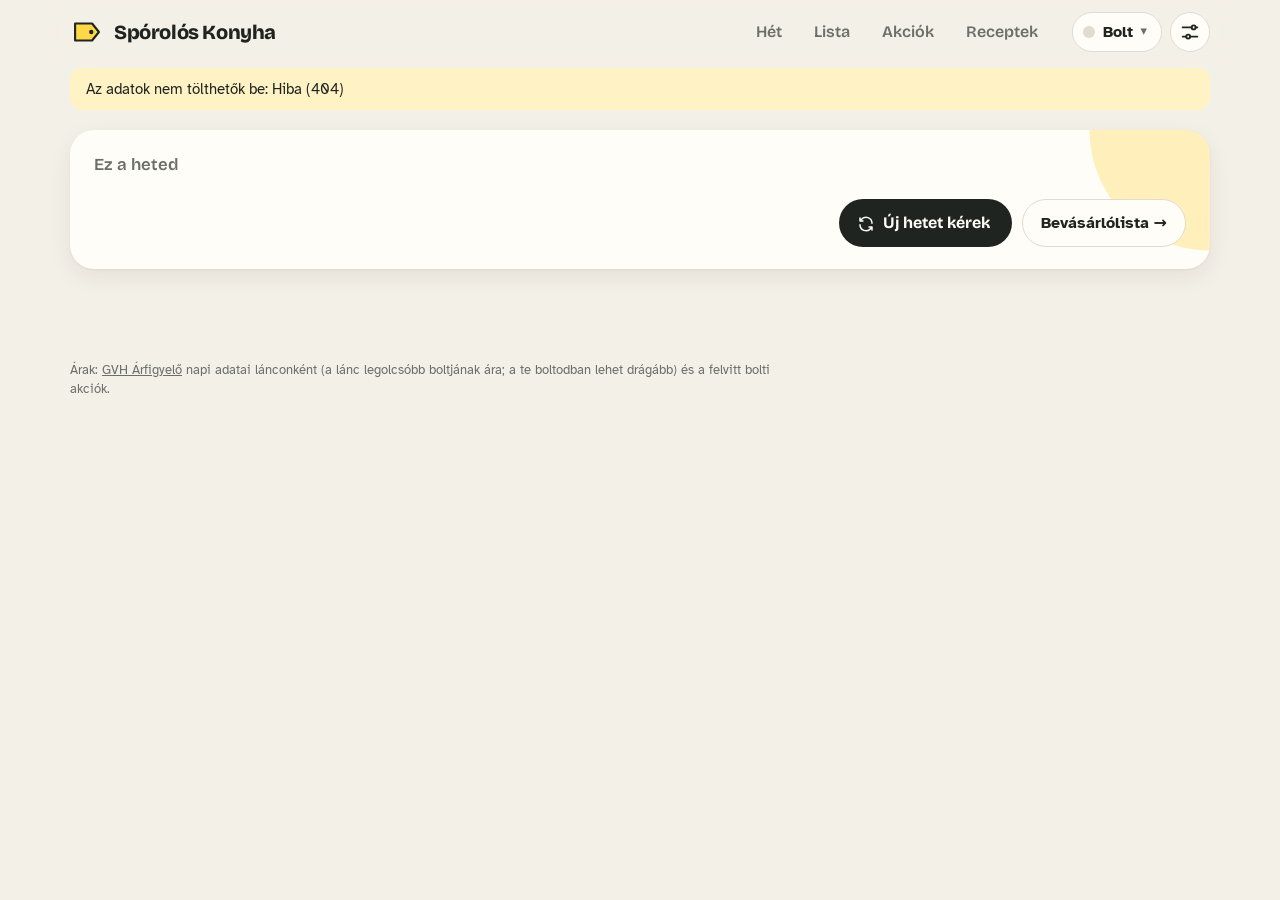
==== src/main/resources/static/index.html @ e36acea2 "Országok (Horvátország béta), csere-választó, főzés mód, javított felület Kutatás: mely országokban " ====
<!doctype html>
<html lang="hu">
<head>
  <meta charset="utf-8">
  <meta name="viewport" content="width=device-width, initial-scale=1, viewport-fit=cover">
  <title>Spórolós Konyha</title>
  <meta name="description" content="Heti vacsoraterv a kereted szerint, a boltok napi árai alapján (GVH Árfigyelő, horvát árlisták), egy közös bevásárlólistával.">
  <meta name="theme-color" content="#f3f0e8" media="(prefers-color-scheme: light)">
  <meta name="theme-color" content="#14130f" media="(prefers-color-scheme: dark)">
  <link rel="icon" href="favicon.svg" type="image/svg+xml">
  <link rel="manifest" href="manifest.webmanifest">
  <link rel="preload" href="fonts/bricolage-grotesque.woff" as="font" type="font/woff" crossorigin>
  <link rel="preload" href="fonts/atkinson-hyperlegible-400.woff" as="font" type="font/woff" crossorigin>
  <link rel="stylesheet" href="app.css">
</head>
<body>
  <a class="skip" href="#main">Ugrás a tartalomra</a>

  <header class="top">
    <div class="brand">
      <svg class="brand-mark" viewBox="0 0 40 40" aria-hidden="true"><path d="M6 10h20l8 10-8 10H6z" fill="var(--tag)" stroke="var(--ink)" stroke-width="2.5" stroke-linejoin="round"/><circle cx="25" cy="20" r="2.6" fill="var(--ink)"/></svg>
      <span class="brand-name">Spórolós Konyha</span>
    </div>
    <nav class="tabs" aria-label="Fő nézetek">
      <a href="#het" data-view="het">Hét</a>
      <a href="#lista" data-view="lista">Lista</a>
      <a href="#akciok" data-view="akciok">Akciók</a>
      <a href="#receptek" data-view="receptek">Receptek</a>
    </nav>
    <div class="top-actions">
      <button class="store-pill" id="store-pill" type="button" aria-haspopup="dialog"><span class="dot"></span><span class="pill-text">Bolt</span></button>
      <button class="icon-btn" id="open-settings" type="button" aria-label="Beállítások" title="Beállítások">
        <svg viewBox="0 0 24 24" aria-hidden="true"><path d="M4 7h10M18 7h2M4 17h4M12 17h8" stroke="currentColor" stroke-width="2" stroke-linecap="round"/><circle cx="16" cy="7" r="2.2" fill="none" stroke="currentColor" stroke-width="2"/><circle cx="10" cy="17" r="2.2" fill="none" stroke="currentColor" stroke-width="2"/></svg>
      </button>
    </div>
  </header>

  <div class="banner" id="banner" hidden></div>

  <main id="main" tabindex="-1">
    <!-- HÉT -->
    <section class="view" data-view="het" aria-labelledby="week-title">
      <div class="week-head">
        <div class="week-sum" id="week-sum">
          <p class="eyebrow" id="week-title">Ez a heted</p>
          <p class="week-total" id="week-total"><span class="skel-line wide"></span></p>
          <p class="week-meta" id="week-meta"></p>
          <div class="meter" id="week-meter" hidden><span></span></div>
          <p class="meter-text" id="week-meter-text"></p>
          <div class="week-facts" id="week-facts"></div>
        </div>
        <div class="week-actions">
          <button class="primary" id="week-new" type="button"><svg viewBox="0 0 24 24" aria-hidden="true"><path d="M20 11a8 8 0 0 0-14.3-4.9L4 8M4 4v4h4M4 13a8 8 0 0 0 14.3 4.9L20 16m0 4v-4h-4" fill="none" stroke="currentColor" stroke-width="2" stroke-linecap="round" stroke-linejoin="round"/></svg>Új hetet kérek</button>
          <a class="ghost" href="#lista" id="week-to-list">Bevásárlólista →</a>
        </div>
      </div>
      <div class="week-compare" id="week-compare" aria-label="Ugyanez a hét a többi boltban"></div>
      <div class="week-notes" id="week-notes"></div>
      <ol class="dinners" id="dinners" aria-label="A hét vacsorái"></ol>
      <p class="fineprint" id="week-fine"></p>
    </section>

    <!-- LISTA -->
    <section class="view" data-view="lista" aria-labelledby="list-title" hidden>
      <div class="list-top">
        <div>
          <h1 class="view-title" id="list-title">Bevásárlólista</h1>
          <p class="sub" id="list-sub"></p>
        </div>
        <div class="list-total">
          <span class="price-tag small"><small>a pénztárnál kb.</small><span class="now" id="list-total">…</span></span>
        </div>
      </div>
      <div class="list-tools">
        <div class="progress" id="list-progress" aria-live="polite"></div>
        <button class="ghost small" id="list-share" type="button">Megosztás</button>
      </div>
      <section class="extras" aria-labelledby="extras-title">
        <h2 class="section-title" id="extras-title">Saját tételek</h2>
        <p class="sub">Ami a vacsorákon kívül kell (kávé, tej, alma…). Ha a javaslatok közül választod, az ára is beszámít, és abban is segít, melyik bolt a legolcsóbb.</p>
        <form class="extra-add" id="extra-form" autocomplete="off">
          <input type="search" id="extra-q" placeholder="Pl. kávé, banán, tej…" aria-label="Saját tétel" enterkeyhint="done">
          <button class="primary small" type="submit">Hozzáadom</button>
          <ul class="suggest" id="extra-suggest" hidden></ul>
        </form>
        <ul class="buy" id="extras"></ul>
      </section>
      <div id="aisles"></div>
      <p class="fineprint">Egész csomagokkal számolva, a mérlegelős árut annyiért, amennyit veszel. A kipipálás a háztartás minden eszközén látszik.</p>
    </section>

    <!-- NOM VAGY NEM -->
    <section class="view" data-view="nom" aria-labelledby="nom-title" hidden>
      <div class="nom-head">
        <h1 class="view-title" id="nom-title">Nom vagy nem?</h1>
        <p class="sub">Húzd jobbra, ami jöhet, balra, ami nem. A következő hetek ehhez igazodnak. Billentyűzeten: ← és →.</p>
      </div>
      <div class="nom-stage">
        <div class="nom-deck" id="nom-deck" aria-live="polite"></div>
        <div class="nom-buttons">
          <button class="nom-btn no" id="nom-no" type="button"><span aria-hidden="true">✕</span> Nem</button>
          <button class="nom-btn later" id="nom-later" type="button">Később</button>
          <button class="nom-btn yes" id="nom-yes" type="button"><span aria-hidden="true">♥</span> Nom</button>
        </div>
        <p class="sub center" id="nom-count"></p>
      </div>
      <section class="nom-liked" aria-labelledby="liked-title">
        <div class="row-head">
          <h2 class="section-title" id="liked-title">Kedvenceid</h2>
          <button class="ghost small" id="nom-reset" type="button">Értékelések törlése</button>
        </div>
        <ul class="liked" id="liked"></ul>
      </section>
    </section>

    <!-- AKCIÓK -->
    <section class="view" data-view="akciok" aria-labelledby="offers-title" hidden>
      <h1 class="view-title" id="offers-title">Most jó áron</h1>
      <p class="sub" id="offers-sub">A boltjaid kiemelt árai a GVH Árfigyelő mai adataiból és a felvitt bolti akciókból: a legnagyobb megtakarítás elöl. Egy termékre koppintva látod az árát minden láncban, és felteheted a listádra.</p>
      <div class="offers-tools">
        <label class="search"><span class="visually-hidden">Keresés az akciók között</span>
          <input type="search" id="offer-q" placeholder="Keresés: csirke, sajt, kávé…" autocomplete="off" enterkeyhint="search"></label>
        <div class="chips-row" id="offer-stores" role="group" aria-label="Lánc"></div>
        <label class="check-line inline"><input type="checkbox" id="offer-all"> <span>nem csak a receptek alapanyagai</span></label>
      </div>
      <ul class="offer-grid" id="offers"></ul>
    </section>

    <!-- RECEPTEK -->
    <section class="view" data-view="receptek" aria-labelledby="browse-title" hidden>
      <div class="row-head first">
        <h1 class="view-title" id="browse-title">Receptek</h1>
        <a class="ghost" href="#nom">♥ Nom vagy nem – lapozós ízlés-tanító</a>
      </div>
      <section class="strip-wrap" aria-labelledby="today-title">
        <div class="row-head">
          <h2 class="section-title" id="today-title">Ma kifizetődő <span class="muted" id="today-store"></span></h2>
        </div>
        <ul class="strip" id="today"></ul>
      </section>
      <div class="browse-tools">
        <label class="search"><span class="visually-hidden">Keresés a receptek között</span>
          <input type="search" id="browse-q" placeholder="Keresés: csirke, leves, tészta…" autocomplete="off" enterkeyhint="search"></label>
        <div class="chips-row" id="browse-filters" role="group" aria-label="Szűrés">
          <button type="button" data-f="" aria-pressed="true">Mind</button>
          <button type="button" data-f="fehérjedús" aria-pressed="false">Fehérjedús</button>
          <button type="button" data-f="könnyed" aria-pressed="false">Könnyed</button>
          <button type="button" data-f="laktató" aria-pressed="false">Laktató</button>
          <button type="button" data-f="vega" aria-pressed="false">Húsmentes</button>
          <button type="button" data-f="gluténmentes" aria-pressed="false">Gluténmentes</button>
          <button type="button" data-f="laktózmentes" aria-pressed="false">Laktózmentes</button>
          <button type="button" data-f="gyors" aria-pressed="false">Gyors</button>
          <button type="button" data-f="airfryer" aria-pressed="false">Airfryer</button>
          <button type="button" data-f="kedvenc" aria-pressed="false">♥ Kedvencek</button>
        </div>
        <label class="sort"><span>Sorrend</span>
          <select id="browse-sort">
            <option value="price">legolcsóbb adag</option>
            <option value="score">ma a legjobb ár</option>
            <option value="time">leggyorsabb</option>
            <option value="protein">legtöbb fehérje</option>
            <option value="kcal">legkevesebb kalória</option>
            <option value="name">ábécé</option>
          </select></label>
      </div>
      <p class="sub" id="browse-count"></p>
      <ul class="cards" id="browse-grid"></ul>
    </section>
  </main>

  <footer class="foot">
    <p id="foot-text">Árak: <a href="https://arfigyelo.gvh.hu" target="_blank" rel="noopener">GVH Árfigyelő</a> napi adatai lánconként (a lánc legolcsóbb boltjának ára; a te boltodban lehet drágább) és a felvitt bolti akciók.</p>
    <p id="foot-source"></p>
  </footer>

  <nav class="bottom-tabs" aria-label="Fő nézetek">
    <a href="#het" data-view="het"><svg viewBox="0 0 24 24" aria-hidden="true"><rect x="4" y="5" width="16" height="15" rx="3" fill="none" stroke="currentColor" stroke-width="2"/><path d="M4 10h16M9 3v4M15 3v4" stroke="currentColor" stroke-width="2" stroke-linecap="round"/></svg><span>Hét</span></a>
    <a href="#lista" data-view="lista"><svg viewBox="0 0 24 24" aria-hidden="true"><path d="M9 7h11M9 12h11M9 17h11" stroke="currentColor" stroke-width="2" stroke-linecap="round"/><path d="M4 7l1 1 2-2M4 12l1 1 2-2M4 17l1 1 2-2" stroke="currentColor" stroke-width="1.8" fill="none" stroke-linecap="round" stroke-linejoin="round"/></svg><span>Lista</span></a>
    <a href="#akciok" data-view="akciok"><svg viewBox="0 0 24 24" aria-hidden="true"><path d="M3 12V4h8l10 10-8 8L3 12z" fill="none" stroke="currentColor" stroke-width="2" stroke-linejoin="round"/><circle cx="7.5" cy="8.5" r="1.6" fill="currentColor"/></svg><span>Akciók</span></a>
    <a href="#receptek" data-view="receptek"><svg viewBox="0 0 24 24" aria-hidden="true"><circle cx="11" cy="11" r="6" fill="none" stroke="currentColor" stroke-width="2"/><path d="M16 16l4 4" stroke="currentColor" stroke-width="2" stroke-linecap="round"/></svg><span>Receptek</span></a>
  </nav>

  <!-- receptlap -->
  <dialog class="recipe-sheet" id="recipe-sheet" aria-labelledby="rs-title">
    <div class="rs-scroll" id="rs-body"></div>
  </dialog>

  <!-- főzés mód: lépésenként, nagy betűkkel, a képernyő nem alszik el -->
  <dialog class="cook" id="cook" aria-labelledby="cook-title">
    <div class="cook-inner">
      <div class="cook-head">
        <div>
          <p class="cook-kicker" id="cook-kicker">Főzés mód</p>
          <h2 id="cook-title"></h2>
        </div>
        <button class="rs-close" id="cook-close" type="button" aria-label="Kilépés a főzés módból">✕</button>
      </div>
      <div class="cook-dots" id="cook-dots" aria-hidden="true"></div>
      <div class="cook-stage" id="cook-stage" aria-live="polite"></div>
      <details class="cook-ings"><summary>Hozzávalók</summary><ul id="cook-ings"></ul></details>
      <div class="cook-nav">
        <button class="ghost" id="cook-prev" type="button">← Előző</button>
        <button class="primary" id="cook-next" type="button">Következő →</button>
      </div>
    </div>
  </dialog>

  <!-- csere: mi legyen helyette -->
  <dialog class="sheet swap-sheet" id="swap-sheet" aria-labelledby="swap-title">
    <form method="dialog" class="dialog-close"><button type="submit" class="ghost small">Mégse</button></form>
    <h2 id="swap-title">Mi legyen helyette?</h2>
    <p class="hint" id="swap-hint">A többi nap marad. Mellettük látod, mennyivel változik a hét ára.</p>
    <ul class="swap-list" id="swap-list"></ul>
    <div class="swap-foot">
      <button class="ghost" id="swap-random" type="button">🎲 Lepj meg</button>
      <a class="ghost" href="#receptek" id="swap-browse">Inkább böngészek</a>
    </div>
  </dialog>

  <!-- egy ország árainak betöltése -->
  <div class="loader" id="loader" hidden role="status" aria-live="polite">
    <div class="loader-card">
      <span class="loader-flag" id="loader-flag" aria-hidden="true">🛒</span>
      <h2 id="loader-title">Árak betöltése…</h2>
      <p class="hint" id="loader-text"></p>
      <div class="meter loader-meter"><span id="loader-bar"></span></div>
      <p class="fineprint" id="loader-phase"></p>
      <div class="loader-actions" id="loader-actions" hidden>
        <button class="primary" id="loader-retry" type="button">Újrapróbálom</button>
        <button class="ghost" id="loader-home" type="button">Vissza a magyar árakhoz</button>
      </div>
    </div>
  </div>

  <!-- bolt választása -->
  <dialog class="sheet" id="store-sheet" aria-labelledby="store-sheet-title">
    <form method="dialog" class="dialog-close"><button type="submit" class="ghost small">Bezárás</button></form>
    <h2 id="store-sheet-title">Hol vásárolsz ezen a héten?</h2>
    <p class="hint">Automatikusan a heted abban a boltban lesz, ahol a legolcsóbb. Ha egy boltot választasz, a terv és a lista annak a mai áraival számol.</p>
    <div class="store-grid" id="store-grid"></div>
    <label class="check-line"><input type="checkbox" id="split-toggle"> <span>Két boltba is elmegyek, ha megéri – a lista boltonként szétválik</span></label>
  </dialog>

  <!-- első indítás -->
  <dialog class="onboard" id="onboard" aria-labelledby="ob-title">
    <div class="ob-inner">
      <div class="ob-progress" id="ob-progress" aria-hidden="true"></div>
      <div class="ob-step" id="ob-step"></div>
      <div class="ob-nav">
        <button class="ghost" id="ob-back" type="button">Vissza</button>
        <button class="primary" id="ob-next" type="button">Tovább</button>
      </div>
    </div>
  </dialog>

  <!-- beállítások -->
  <dialog class="sheet wide-sheet" id="settings" aria-labelledby="settings-title">
    <form method="dialog" class="dialog-close"><button type="submit" class="ghost small">Kész</button></form>
    <h2 id="settings-title">Beállítások</h2>
    <div id="settings-body"></div>
  </dialog>

  <!-- termék ára minden láncban -->
  <dialog class="item-dialog" id="item-dialog" aria-labelledby="item-title">
    <form method="dialog" class="dialog-close"><button type="submit" class="ghost small">Bezárás</button></form>
    <h2 id="item-title"></h2>
    <p class="item-cat" id="item-cat"></p>
    <ul class="offers" id="item-offers"></ul>
    <div id="item-history"></div>
    <div class="item-actions"><button class="primary" id="item-add" type="button">Felteszem a listámra</button></div>
  </dialog>

  <div class="toast" id="toast" role="status" aria-live="polite" hidden><span id="toast-text"></span><button type="button" id="toast-action" hidden></button></div>
  <div class="confetti" id="confetti" aria-hidden="true"></div>

  <script src="app.js"></script>
</body>
</html>
---- src/main/resources/static/app.css ----
/* Spórolós Konyha – heti terv; a sárga polccímke a vezérmotívum (árak). */

/* betűk: az apphoz csomagolva (nincs külső betöltés, offline is ugyanígy néz ki); SIL Open Font License, lásd fonts/OFL-*.txt */
@font-face { font-family: "Bricolage Grotesque"; src: url("fonts/bricolage-grotesque.woff") format("woff"); font-weight: 400 800; font-display: swap; }
@font-face { font-family: "Atkinson Hyperlegible"; src: url("fonts/atkinson-hyperlegible-400.woff") format("woff"); font-weight: 400; font-display: swap; }
@font-face { font-family: "Atkinson Hyperlegible"; src: url("fonts/atkinson-hyperlegible-700.woff") format("woff"); font-weight: 700; font-display: swap; }

:root {
  --bg: #f3f0e8;
  --paper: #fffdf8;
  --ink: #1f2420;
  --muted: #6a6f67;
  --line: #e1dccf;
  --tag: #ffd84a;
  --tag-ink: #2a2105;
  --red: #c8243a;
  --leaf: #2d7a4c;
  --leaf-soft: #dcecdf;
  --shadow: 0 1px 2px rgb(40 30 10 / 0.06), 0 8px 24px rgb(40 30 10 / 0.07);
  --radius: 20px;
  --radius-sm: 8px;
  --display: "Bricolage Grotesque", "Segoe UI", system-ui, sans-serif;
  --body: "Atkinson Hyperlegible", "Segoe UI", system-ui, sans-serif;
  --tabbar: 0px;
  color-scheme: light;
}

@media (prefers-color-scheme: dark) {
  :root {
    --bg: #14130f;
    --paper: #1e1d18;
    --ink: #efece4;
    --muted: #a6a294;
    --line: #34322a;
    --tag: #f2c935;
    --tag-ink: #241c03;
    --red: #ff6b7d;
    --leaf: #6fcf97;
    --leaf-soft: #20352a;
    --shadow: 0 1px 2px rgb(0 0 0 / 0.3), 0 8px 24px rgb(0 0 0 / 0.25);
    color-scheme: dark;
  }
}

* { box-sizing: border-box; }
[hidden] { display: none !important; }
html { -webkit-text-size-adjust: 100%; }
body {
  margin: 0;
  background: var(--bg);
  color: var(--ink);
  font: 16px/1.5 var(--body);
  padding-bottom: var(--tabbar);
}
h1, h2, h3 { font-family: var(--display); line-height: 1.1; margin: 0; }
a { color: inherit; }
button, select, input, textarea { font: inherit; color: inherit; }
button { cursor: pointer; }
:focus-visible { outline: 3px solid var(--leaf); outline-offset: 2px; border-radius: 6px; }
.muted { color: var(--muted); font-weight: 400; }
.sub { margin: 6px 0 0; color: var(--muted); font-size: 0.95rem; }
.sub.center { text-align: center; }
.fineprint { margin: 10px 0 0; color: var(--muted); font-size: 0.8rem; }
.empty { padding: 32px 8px; color: var(--muted); text-align: center; list-style: none; }
.visually-hidden { position: absolute; width: 1px; height: 1px; overflow: hidden; clip: rect(0 0 0 0); white-space: nowrap; }
.skip { position: absolute; left: 12px; top: -60px; background: var(--ink); color: var(--paper); padding: 8px 14px; border-radius: 8px; z-index: 50; }
.skip:focus { top: 12px; }

/* ---------- fejléc ---------- */

.top {
  position: sticky; top: 0; z-index: 20;
  display: flex; align-items: center; gap: 20px;
  max-width: 1180px; margin: 0 auto; padding: 12px 20px;
  background: color-mix(in srgb, var(--bg) 88%, transparent);
  backdrop-filter: blur(10px);
}
.brand { display: flex; align-items: center; gap: 10px; }
.brand-mark { width: 34px; height: 34px; flex: none; }
.brand-name { font-family: var(--display); font-weight: 800; font-size: 1.25rem; letter-spacing: -0.02em; white-space: nowrap; }
.tabs { display: flex; gap: 4px; margin-left: 12px; }
.tabs a {
  text-decoration: none; padding: 8px 14px; border-radius: 999px;
  font-family: var(--display); font-weight: 600; color: var(--muted);
}
@media (hover: hover) { .tabs a:hover { color: var(--ink); background: var(--paper); } }
.tabs a[aria-current="page"] { color: var(--paper); background: var(--ink); }
.top-actions { margin-left: auto; display: flex; gap: 8px; align-items: center; }
.store-pill {
  display: inline-flex; align-items: center; gap: 8px;
  border: 1.5px solid var(--line); background: var(--paper); border-radius: 999px;
  padding: 7px 14px 7px 10px; font-weight: 700;
}
.store-pill { white-space: nowrap; }
.store-pill.auto .pill-text::after { content: "auto"; margin-left: 6px; font-size: 0.68rem; font-weight: 700; padding: 1px 6px; border-radius: 999px; background: var(--leaf-soft); color: var(--leaf); vertical-align: 2px; }
.store-pill .dot { width: 12px; height: 12px; border-radius: 50%; background: var(--c, var(--line)); }
.store-pill::after { content: "▾"; font-size: 0.8em; color: var(--muted); }
.icon-btn { border: 1.5px solid var(--line); background: var(--paper); border-radius: 50%; width: 40px; height: 40px; display: grid; place-items: center; padding: 0; }
.icon-btn svg { width: 22px; height: 22px; }

.banner {
  max-width: 1140px; margin: 4px auto 0; padding: 10px 16px; border-radius: 12px;
  background: color-mix(in srgb, var(--tag) 30%, var(--paper)); font-size: 0.92rem;
}
@media (max-width: 1180px) { .banner { margin: 4px 20px 0; } }

main { max-width: 1180px; margin: 0 auto; padding: 8px 20px 40px; outline: none; }
.view-title { font-size: clamp(1.8rem, 4vw, 2.6rem); font-weight: 800; letter-spacing: -0.03em; }
.section-title { font-size: 1.2rem; font-weight: 700; }
.row-head { display: flex; align-items: center; justify-content: space-between; gap: 12px; margin: 28px 0 12px; flex-wrap: wrap; }

.primary {
  border: 0; background: var(--ink); color: var(--paper); border-radius: 999px;
  padding: 12px 22px; font-family: var(--display); font-weight: 700; font-size: 1rem;
}
.primary:hover { background: var(--leaf); }
.primary[disabled] { opacity: 0.6; cursor: progress; }
.ghost {
  display: inline-flex; align-items: center; justify-content: center; gap: 6px;
  border: 1.5px solid var(--line); background: var(--paper); border-radius: 999px;
  padding: 10px 18px; text-decoration: none; font-weight: 700; white-space: nowrap;
}
.ghost:hover { border-color: var(--ink); }
.ghost.small { padding: 6px 12px; font-size: 0.86rem; }
.ghost[disabled] { opacity: 0.5; }
.linkish { border: 0; background: none; padding: 0; text-align: left; text-decoration: underline; text-decoration-color: color-mix(in srgb, currentColor 35%, transparent); text-underline-offset: 3px; }

/* ---------- receptjel (emoji színes körben; fotó nincs) ---------- */

.ricon {
  display: inline-grid; place-items: center; flex: none;
  width: 44px; height: 44px; border-radius: 14px; font-size: 1.5rem; line-height: 1;
  background: hsl(var(--h, 40) 60% 90%);
}
.ricon.big { width: 64px; height: 64px; border-radius: 20px; font-size: 2.2rem; }
@media (prefers-color-scheme: dark) { .ricon { background: hsl(var(--h, 40) 25% 22%); } }

.badges { display: flex; flex-wrap: wrap; gap: 4px; }
.badge { font-size: 0.74rem; font-weight: 700; padding: 2px 9px; border-radius: 999px; background: color-mix(in srgb, var(--tag) 40%, transparent); }
.badge.diet { background: var(--leaf-soft); color: var(--leaf); }

/* ---------- polccímke ---------- */

.price-tag {
  position: relative; display: inline-flex; flex-direction: column; align-items: flex-start;
  background: var(--tag); color: var(--tag-ink);
  padding: 8px 16px 9px 24px; border-radius: 4px 10px 10px 4px;
  clip-path: polygon(12px 0, 100% 0, 100% 100%, 12px 100%, 0 50%);
  transform: rotate(-1.5deg);
}
.price-tag::before { content: ""; position: absolute; left: 12px; top: 50%; width: 6px; height: 6px; margin-top: -3px; border-radius: 50%; background: var(--bg); }
.price-tag small { font-size: 0.74rem; line-height: 1.2; }
.price-tag .now { font-family: var(--display); font-weight: 800; font-size: 1.7rem; line-height: 1.05; font-variant-numeric: tabular-nums; }
.price-tag.small .now { font-size: 1.35rem; }

/* ---------- hét ---------- */

.week-head {
  display: flex; justify-content: space-between; align-items: flex-end; gap: 20px; flex-wrap: wrap;
  margin: 12px 0 16px; padding: 22px 24px; border-radius: 24px; background: var(--paper); box-shadow: var(--shadow);
  background-image: radial-gradient(circle at 100% 0, color-mix(in srgb, var(--tag) 35%, transparent) 0 120px, transparent 121px);
}
.week-facts { display: flex; flex-wrap: wrap; gap: 6px; margin-top: 12px; }
.fact { font-size: 0.8rem; font-weight: 700; padding: 3px 10px; border-radius: 999px; background: var(--bg); color: var(--muted); }
.primary svg { width: 18px; height: 18px; margin: -3px 8px -3px -4px; vertical-align: -2px; }
.eyebrow { margin: 0; font-family: var(--display); font-weight: 600; color: var(--muted); font-size: 1.05rem; }
.week-total { margin: 0; font-family: var(--display); font-weight: 800; font-size: clamp(2.4rem, 7vw, 3.6rem); letter-spacing: -0.03em; line-height: 1; font-variant-numeric: tabular-nums; }
.week-meta { margin: 8px 0 0; color: var(--muted); max-width: 60ch; }
.week-sum { min-width: min(100%, 360px); flex: 1; }
.meter { height: 10px; border-radius: 999px; background: var(--line); overflow: hidden; margin: 14px 0 6px; max-width: 460px; }
.meter span { display: block; height: 100%; width: 0; background: var(--leaf); border-radius: inherit; transition: width 400ms ease; }
.meter.over span { background: var(--red); }
.meter-text { margin: 0; font-size: 0.88rem; color: var(--muted); }
.week-actions { display: flex; gap: 10px; flex-wrap: wrap; }
.note-box { margin: 0 0 12px; padding: 10px 14px; border-radius: 12px; background: color-mix(in srgb, var(--tag) 22%, var(--paper)); font-size: 0.92rem; }

.dinners { list-style: none; margin: 0; padding: 0; display: grid; grid-template-columns: repeat(auto-fill, minmax(290px, 1fr)); gap: 18px; }
.dinner {
  position: relative; background: var(--paper); border-radius: var(--radius); overflow: hidden;
  box-shadow: var(--shadow); display: flex; flex-direction: column;
  transition: transform 160ms ease, box-shadow 160ms ease, opacity 200ms ease;
}
@media (hover: hover) { .dinner:hover { transform: translateY(-2px); box-shadow: 0 2px 4px rgb(40 30 10 / 0.08), 0 14px 32px rgb(40 30 10 / 0.12); } }
.dinners.refreshing .dinner, .dinner.swapping { opacity: 0.45; pointer-events: none; }
.dinner.swapping .hero-emoji { animation: wobble 700ms ease-in-out infinite; }
@keyframes wobble { 0%, 100% { transform: rotate(-8deg) scale(1); } 50% { transform: rotate(8deg) scale(1.08); } }
.dinner.enter { animation: rise 420ms cubic-bezier(.2,.8,.3,1) both; animation-delay: calc(var(--i, 0) * 60ms); }
.dinner.changed { animation: flipin 520ms cubic-bezier(.2,.8,.3,1) both; }
@keyframes rise { from { opacity: 0; transform: translateY(14px); } to { opacity: 1; transform: none; } }
@keyframes flipin { from { opacity: 0; transform: perspective(800px) rotateX(-18deg) translateY(10px); } to { opacity: 1; transform: none; } }
.dinner.today { outline: 3px solid var(--tag); outline-offset: -3px; }
.dinner.past { opacity: 0.6; }
.dinner-hero {
  position: relative; display: flex; justify-content: space-between; align-items: flex-start;
  min-height: 92px; padding: 12px 14px 0 14px; margin: -16px -18px 0;
  background:
    radial-gradient(circle at 88% 120%, hsl(var(--h, 40) 70% 82% / 0.9) 0 38%, transparent 39%),
    linear-gradient(135deg, hsl(var(--h, 40) 70% 93%), hsl(calc(var(--h, 40) + 30) 65% 88%));
}
.dinner-when { display: flex; flex-direction: column; align-items: flex-start; gap: 4px; }
.day-date { font-size: 0.78rem; font-weight: 700; color: color-mix(in srgb, var(--ink) 70%, transparent); padding-left: 2px; }
.dinner.today .day-date { color: var(--ink); }
.hero-emoji { font-size: 3.2rem; line-height: 1; margin: 2px 2px -10px 0; filter: drop-shadow(0 6px 8px rgb(0 0 0 / 0.15)); transition: transform 200ms ease; }
@media (hover: hover) { .dinner:hover .hero-emoji { transform: rotate(-6deg) scale(1.06); } }
@media (prefers-color-scheme: dark) {
  .dinner-hero { background: radial-gradient(circle at 88% 120%, hsl(var(--h, 40) 30% 30% / 0.9) 0 38%, transparent 39%), linear-gradient(135deg, hsl(var(--h, 40) 25% 20%), hsl(calc(var(--h, 40) + 30) 25% 16%)); }
}
.dinner.skeleton, .swap-skel, .skel-line { background: linear-gradient(100deg, var(--paper) 40%, var(--bg) 50%, var(--paper) 60%) 0 0 / 300% 100%; animation: shimmer 1.4s linear infinite; }
.dinner.skeleton { min-height: 230px; }
.skel-line { display: inline-block; height: 0.8em; width: 4em; border-radius: 10px; vertical-align: middle; }
.skel-line.wide { width: 5.5em; }
@keyframes shimmer { to { background-position: -300% 0; } }
.dinner-open { width: 100%; border: 0; background: none; padding: 16px 18px 6px; text-align: left; display: flex; flex-direction: column; gap: 12px; flex: 1; }
.dinner-open:hover .dinner-name { text-decoration: underline; text-decoration-thickness: 2px; text-underline-offset: 4px; }
.dinner-top { display: flex; justify-content: space-between; align-items: center; }
.day-chip {
  padding: 3px 11px; border-radius: 999px; background: var(--ink); color: var(--paper);
  font-family: var(--display); font-weight: 700; font-size: 0.86rem;
}
.dinner-body { display: flex; flex-direction: column; gap: 4px; }
.dinner-kicker { font-size: 0.8rem; font-weight: 700; color: var(--leaf); text-transform: uppercase; letter-spacing: 0.04em; }
.dinner-name { font-family: var(--display); font-weight: 700; font-size: 1.28rem; line-height: 1.15; letter-spacing: -0.01em; }
.dinner-line { color: var(--muted); font-size: 0.92rem; }
.dinner-line b { color: var(--ink); font-variant-numeric: tabular-nums; }
.dinner-sub { color: var(--muted); font-size: 0.84rem; }
.dinner .badges { margin-top: 4px; }
.dinner.leftover { background: color-mix(in srgb, var(--leaf-soft) 55%, var(--paper)); box-shadow: none; border: 1.5px dashed color-mix(in srgb, var(--leaf) 40%, var(--line)); }
.dinner.leftover .day-chip { background: var(--leaf); }
.dinner.leftover .dinner-name { font-size: 1.1rem; }
.dinner.leftover .dinner-hero { min-height: 64px; background: transparent; }
.dinner.leftover .hero-emoji { font-size: 2.2rem; opacity: 0.8; margin-bottom: 0; }
.per-serving { background: color-mix(in srgb, var(--tag) 55%, transparent); padding: 0 6px; border-radius: 4px; }
.dinner-acts { display: flex; flex-wrap: wrap; gap: 6px; padding: 8px 14px 14px; }
.act-btn {
  display: inline-flex; align-items: center; gap: 5px;
  border: 1.5px solid var(--line); background: var(--paper); border-radius: 999px; padding: 6px 12px; font-weight: 700; font-size: 0.85rem;
}
.act-btn svg { width: 16px; height: 16px; }
.act-btn:hover { border-color: var(--ink); }

.week-compare { display: flex; gap: 8px; align-items: center; margin: 0 0 14px; min-width: 0; }
.cmp-label { font-size: 0.86rem; color: var(--muted); flex: none; }
.cmp-row { display: flex; gap: 6px; overflow-x: auto; scrollbar-width: none; padding: 2px; min-width: 0; }
.cmp-row::-webkit-scrollbar { display: none; }
.cmp {
  flex: none; display: inline-flex; gap: 6px; align-items: baseline; border: 1.5px solid var(--line); border-left: 5px solid var(--c);
  background: var(--paper); border-radius: 10px; padding: 4px 10px; font-size: 0.86rem; white-space: nowrap;
}
.cmp-diff { font-size: 0.72rem; color: var(--muted); }
@media (hover: hover) { .cmp:hover { border-color: var(--ink); border-left-color: var(--c); } }
.cmp b { font-variant-numeric: tabular-nums; }
.cmp.current { border-color: var(--ink); border-left-color: var(--c); background: color-mix(in srgb, var(--tag) 30%, var(--paper)); }
.note-box.good { background: var(--leaf-soft); }
.note-box a { font-weight: 700; }

/* ---------- lista ---------- */

.list-top { display: flex; justify-content: space-between; align-items: flex-end; gap: 16px; flex-wrap: wrap; margin-top: 12px; }
.list-tools { display: flex; justify-content: space-between; align-items: center; gap: 12px; margin: 18px 0 4px; }
.progress { font-weight: 700; }
#aisles { columns: 2 360px; column-gap: 28px; }
.aisle { break-inside: avoid; background: var(--paper); border-radius: 16px; padding: 6px 18px 10px; margin: 14px 0 0; box-shadow: var(--shadow); }
.aisle h2 { font-size: 0.82rem; text-transform: uppercase; letter-spacing: 0.08em; color: var(--muted); margin: 10px 0 2px; }
.buy { list-style: none; margin: 0; padding: 0; }
.buy li {
  display: grid; grid-template-columns: auto minmax(0, 1fr) auto; gap: 2px 12px; align-items: start;
  padding: 10px 0; border-bottom: 1px solid var(--line);
}
.buy li:last-child { border-bottom: 0; }
.buy input { accent-color: var(--leaf); width: 20px; height: 20px; margin: 2px 0 0; }
.buy label { cursor: pointer; display: flex; flex-direction: column; }
.buy-name { font-weight: 700; line-height: 1.3; }
.buy-qty { font-size: 0.86rem; color: var(--muted); }
.buy-use { font-size: 0.78rem; color: var(--muted); }
.buy-price { font-variant-numeric: tabular-nums; white-space: nowrap; font-weight: 700; }
.buy li.done .buy-name, .buy li.done .buy-price { text-decoration: line-through; color: var(--muted); }
.buy-deal { grid-column: 2 / -1; justify-self: start; font-size: 0.72rem; font-weight: 700; background: var(--tag); color: var(--tag-ink); padding: 0 7px; border-radius: 3px; }
.buy-deal.promo { background: var(--leaf); color: #fff; }
.pantry { break-inside: avoid; color: var(--muted); font-size: 0.9rem; padding: 12px 4px 0; margin: 0; }

/* ---------- Nom vagy nem ---------- */

.nom-head { max-width: 640px; margin-top: 12px; }
.nom-stage { display: flex; flex-direction: column; align-items: center; margin-top: 18px; }
.nom-deck { position: relative; width: min(420px, 100%); height: 420px; touch-action: pan-y; }
.nom-card {
  position: absolute; inset: 0; display: flex; flex-direction: column;
  background: var(--paper); border-radius: 24px; overflow: hidden; box-shadow: var(--shadow);
  transform: translateY(calc(var(--depth) * 10px)) scale(calc(1 - var(--depth) * 0.04));
  transition: transform 200ms ease-out; user-select: none; cursor: grab;
}
.nom-card:active { cursor: grabbing; }
.nom-body { padding: 24px 24px 22px; display: flex; flex-direction: column; gap: 10px; flex: 1; }
.nom-ings { margin: 4px 0 0; color: var(--muted); font-size: 0.9rem; line-height: 1.5; }
.nom-body h2 { font-size: 1.5rem; font-weight: 800; letter-spacing: -0.02em; }
.nom-body .sub { margin: 0; }
.nom-price { margin-top: auto; align-self: flex-start; background: var(--tag); color: var(--tag-ink); font-family: var(--display); font-weight: 800; padding: 4px 12px; border-radius: 6px; font-size: 1.1rem; }
.stamp { position: absolute; top: 22px; padding: 4px 12px; border: 4px solid; border-radius: 8px; font-family: var(--display); font-weight: 800; font-size: 1.8rem; opacity: 0; transition: opacity 120ms; background: var(--paper); }
.stamp.yes { left: 18px; color: var(--leaf); transform: rotate(-12deg); }
.stamp.no { right: 18px; color: var(--red); transform: rotate(12deg); }
.nom-card.lean-yes .stamp.yes, .nom-card.lean-no .stamp.no { opacity: 1; }
.nom-buttons { display: flex; gap: 14px; margin-top: 24px; align-items: center; }
.nom-btn { border: 2px solid var(--line); background: var(--paper); border-radius: 999px; padding: 12px 24px; font-family: var(--display); font-weight: 800; font-size: 1.05rem; }
.nom-btn.no { color: var(--red); border-color: color-mix(in srgb, var(--red) 45%, var(--line)); }
.nom-btn.yes { color: #fff; background: var(--leaf); border-color: var(--leaf); }
.nom-btn.later { font-weight: 600; font-size: 0.92rem; padding: 9px 16px; color: var(--muted); }
.nom-btn[disabled] { opacity: 0.4; cursor: default; }
.nom-liked { max-width: 760px; margin: 10px auto 0; }
.liked { list-style: none; margin: 0; padding: 0; display: grid; gap: 8px; }
.liked li { display: flex; align-items: center; gap: 10px; background: var(--paper); border-radius: 14px; padding: 6px 12px 6px 6px; box-shadow: var(--shadow); }
.liked-open { flex: 1; display: flex; align-items: center; gap: 12px; border: 0; background: none; text-align: left; font-family: var(--display); font-weight: 700; padding: 0; }

/* ---------- receptek ---------- */

.strip, .deal-strip {
  list-style: none; margin: 0; padding: 4px 2px 12px; display: grid; grid-auto-flow: column; gap: 14px;
  overflow-x: auto; scroll-snap-type: x mandatory; scrollbar-width: thin;
}
.strip { grid-auto-columns: minmax(220px, 260px); }
.deal-strip { grid-auto-columns: minmax(200px, 230px); }
.strip li, .deal-strip li { scroll-snap-align: start; }
.mini { width: 100%; border: 0; padding: 0; background: var(--paper); border-radius: 16px; overflow: hidden; text-align: left; box-shadow: var(--shadow); display: flex; flex-direction: column; height: 100%; }
.mini { padding: 14px; gap: 8px; }
.mini-name { font-family: var(--display); font-weight: 700; line-height: 1.2; }
.mini-sub { font-size: 0.86rem; font-weight: 700; }
.mini-deals { font-size: 0.8rem; color: var(--leaf); }
.card-head { display: flex; gap: 10px; align-items: center; }
.deal button {
  width: 100%; height: 100%; border: 0; text-align: left; display: flex; flex-direction: column; gap: 4px;
  background: var(--paper); border-left: 6px solid var(--tag); border-radius: 12px; padding: 12px 14px; box-shadow: var(--shadow);
}
.deal.promo button { border-left-color: var(--leaf); }
.deal-kind { font-size: 0.74rem; font-weight: 700; color: var(--leaf); }
.deal-name { font-weight: 700; line-height: 1.25; }
.deal-prices { margin-top: auto; display: flex; gap: 8px; align-items: baseline; }
.deal-prices s { color: var(--red); font-size: 0.86rem; }
.deal-prices b { font-family: var(--display); font-size: 1.2rem; }
.search input {
  width: 100%; border: 1.5px solid var(--line); background: var(--paper); border-radius: 999px; padding: 10px 16px;
}
.search input:focus { border-color: var(--leaf); outline: none; box-shadow: 0 0 0 3px var(--leaf-soft); }
.search.inline input { padding: 7px 14px; width: 240px; }
.browse-tools { display: flex; flex-direction: column; gap: 12px; margin: 30px 0 10px; }
.browse-tools .search { max-width: 520px; }
.chips-row { display: flex; flex-wrap: wrap; gap: 6px; }
.chips-row button { border: 1.5px solid var(--line); background: var(--paper); border-radius: 999px; padding: 6px 14px; font-size: 0.92rem; }
.chips-row button[aria-pressed="true"] { background: var(--ink); border-color: var(--ink); color: var(--paper); }
.chips-row.big button { padding: 12px 20px; font-size: 1.02rem; font-weight: 700; }
.sort { display: inline-flex; align-items: center; gap: 8px; font-size: 0.9rem; color: var(--muted); }
.sort select { border: 1.5px solid var(--line); background: var(--paper); border-radius: 999px; padding: 6px 12px; }
.cards { list-style: none; margin: 10px 0 0; padding: 0; display: grid; grid-template-columns: repeat(auto-fill, minmax(230px, 1fr)); gap: 16px; }
.card { background: var(--paper); border-radius: 16px; overflow: hidden; display: flex; flex-direction: column; box-shadow: var(--shadow); }
.card-open { width: 100%; border: 0; background: none; padding: 0; text-align: left; display: flex; flex-direction: column; flex: 1; }
.card-body { padding: 14px 14px 4px; display: flex; flex-direction: column; gap: 6px; }
.card-name { font-family: var(--display); font-weight: 700; font-size: 1.06rem; line-height: 1.2; }
.card-sub { font-size: 0.8rem; color: var(--muted); }
.card-foot { display: flex; justify-content: space-between; align-items: center; padding: 4px 8px 10px 14px; }
.card-price { font-weight: 700; font-variant-numeric: tabular-nums; }
.heart { border: 0; background: none; font-size: 1.4rem; line-height: 1; padding: 6px 8px; border-radius: 999px; color: var(--red); }
.heart:hover { background: color-mix(in srgb, var(--red) 12%, transparent); }

/* ---------- párbeszédablakok ---------- */

dialog { color: var(--ink); }
dialog::backdrop { background: rgb(15 12 5 / 0.5); }
.dialog-close { float: right; margin: -4px -6px 8px 12px; }
.sheet, .item-dialog {
  width: min(560px, calc(100vw - 24px)); max-height: calc(100vh - 32px); overflow: auto;
  border: 0; border-radius: var(--radius); background: var(--paper); padding: 22px 24px 22px; box-shadow: var(--shadow);
}
.wide-sheet { width: min(760px, calc(100vw - 24px)); }
.sheet h2, .item-dialog h2 { font-size: 1.4rem; font-weight: 800; margin-bottom: 6px; }
.hint { margin: 4px 0 10px; color: var(--muted); font-size: 0.88rem; max-width: 64ch; }
.hint code, .sheet code { font-size: 0.82rem; background: var(--bg); padding: 1px 4px; border-radius: 3px; }

.store-grid { display: grid; grid-template-columns: repeat(auto-fill, minmax(150px, 1fr)); gap: 10px; margin-top: 14px; }
.store-card {
  position: relative; display: flex; flex-direction: column; align-items: flex-start; gap: 2px; text-align: left;
  padding: 14px 14px 12px 18px; border: 2px solid var(--line); border-radius: 14px; background: var(--paper);
}
.store-card::before { content: ""; position: absolute; left: 0; top: 10px; bottom: 10px; width: 6px; border-radius: 0 4px 4px 0; background: var(--c); }
.store-card.auto { border-style: dashed; }
.store-card.auto::before { display: none; }
.store-chip { border-left: 5px solid var(--c) !important; }
.choice-list { display: grid; gap: 10px; }
.choice { display: flex; flex-direction: column; gap: 2px; text-align: left; padding: 14px 16px; border: 2px solid var(--line); border-radius: 14px; background: var(--paper); }
.choice b { font-family: var(--display); font-size: 1.1rem; }
.choice span { color: var(--muted); font-size: 0.9rem; }
.choice[aria-pressed="true"] { border-color: var(--ink); background: color-mix(in srgb, var(--tag) 22%, var(--paper)); }
.check-line { display: flex; gap: 10px; align-items: flex-start; margin-top: 12px; cursor: pointer; font-size: 0.94rem; }
.check-line input { accent-color: var(--leaf); width: 18px; height: 18px; margin: 2px 0 0; flex: none; }
.store-head { display: flex; justify-content: space-between; align-items: baseline; column-span: all; margin: 22px 0 0; font-size: 1.3rem; font-weight: 800; padding-bottom: 4px; border-bottom: 2px solid var(--ink); }
.store-card[aria-pressed="true"] { border-color: var(--ink); background: color-mix(in srgb, var(--c) 10%, var(--paper)); }
.sc-name { font-family: var(--display); font-weight: 800; font-size: 1.2rem; }
.sc-meta { font-size: 0.8rem; color: var(--muted); }
.sc-best { position: absolute; top: -9px; right: 8px; background: var(--tag); color: var(--tag-ink); font-size: 0.7rem; font-weight: 700; padding: 1px 7px; border-radius: 4px; }

/* receptlap */
.recipe-sheet {
  width: min(880px, 100vw); max-width: 100vw; max-height: min(94vh, 100%); height: auto;
  border: 0; padding: 0; border-radius: var(--radius); background: var(--paper); overflow: hidden; box-shadow: var(--shadow);
}
.rs-scroll { max-height: min(94vh, 100dvh); overflow: auto; }
.rs-top { display: flex; justify-content: space-between; align-items: flex-start; padding: 22px 28px 0; }
.rs-note { margin: 4px 28px 0; padding: 8px 12px; border-radius: 10px; background: var(--bg); font-size: 0.86rem; color: var(--muted); }
.rs-close {
  position: relative; width: 40px; height: 40px; border-radius: 50%; border: 0;
  background: var(--paper); font-size: 1.1rem; box-shadow: 0 2px 8px rgb(0 0 0 / 0.2);
}
.rs-head { display: grid; grid-template-columns: minmax(0, 1fr) auto; gap: 20px; padding: 18px 28px 6px; }
.rs-title { font-size: clamp(1.6rem, 4vw, 2.3rem); font-weight: 800; letter-spacing: -0.025em; }
.rs-head .badges { margin-top: 10px; }
.rs-side { display: flex; flex-direction: column; align-items: flex-end; gap: 12px; }
.macros { display: grid; grid-template-columns: repeat(4, 1fr); gap: 8px; margin: 14px 28px 0; }
.macros div { background: var(--bg); border-radius: 12px; padding: 8px 12px; }
.macros dt { font-size: 0.76rem; color: var(--muted); }
.macros dd { margin: 0; font-family: var(--display); font-weight: 800; font-size: 1.15rem; }
.recipe-sheet .fineprint { margin: 6px 28px 0; }
.rs-actions { display: flex; flex-wrap: wrap; gap: 8px; padding: 14px 28px 4px; align-items: center; }
.rs-actions select { border: 1.5px solid var(--line); background: var(--paper); border-radius: 999px; padding: 9px 12px; max-width: 100%; }
.rs-cols { display: grid; grid-template-columns: minmax(0, 1.1fr) minmax(0, 1fr); gap: 0; margin-top: 12px; border-top: 1.5px dashed var(--line); }
.rs-ing, .rs-steps, .rs-compare { padding: 18px 28px 22px; }
.rs-steps { border-left: 1.5px dashed var(--line); }
.rs-compare { border-top: 1.5px dashed var(--line); }
.rs-ing h3, .rs-steps h3, .rs-compare h3 { font-size: 1.05rem; font-weight: 700; margin-bottom: 8px; }
.rs-steps ol { margin: 0; padding-left: 1.3em; }
.rs-steps li { margin-bottom: 10px; }
.rs-steps li::marker { font-family: var(--display); font-weight: 800; color: var(--leaf); }
.ing { list-style: none; margin: 0; padding: 0; }
.ing li { display: grid; grid-template-columns: minmax(0, 1fr) auto; gap: 2px 12px; padding: 9px 0; border-bottom: 1px solid var(--line); }
.ing li:last-child { border-bottom: 0; }
.ing-name { font-weight: 700; }
.ing-amount { color: var(--muted); }
.ing-cost { font-variant-numeric: tabular-nums; text-align: right; white-space: nowrap; }
.ing-product { grid-column: 1 / -1; font-size: 0.84rem; }
.ing-deal { display: inline-block; margin-left: 6px; font-size: 0.72rem; font-weight: 700; background: var(--tag); color: var(--tag-ink); padding: 0 6px; border-radius: 3px; }
.ing-deal.promo { background: var(--leaf); color: #fff; }
.ing li.pantry { color: var(--muted); }
.alt { grid-column: 1 / -1; display: flex; align-items: center; justify-content: space-between; gap: 10px; margin-top: 4px; padding: 6px 10px; border-radius: 8px; background: color-mix(in srgb, var(--tag) 18%, var(--paper)); font-size: 0.82rem; }
.bars { list-style: none; margin: 8px 0 0; padding: 0; display: grid; gap: 6px; }
.bars li { display: grid; grid-template-columns: 90px 1fr auto; gap: 10px; align-items: center; padding: 4px 6px; border-radius: 8px; }
.bars li.current { background: color-mix(in srgb, var(--tag) 30%, transparent); }
.bar-name { font-weight: 700; font-size: 0.9rem; }
.bar { height: 12px; border-radius: 3px; background: var(--line); position: relative; }
.bar::after { content: ""; position: absolute; inset: 0 auto 0 0; width: var(--w); background: var(--c); border-radius: 3px; }
.bar-value { font-variant-numeric: tabular-nums; font-size: 0.9rem; min-width: 74px; text-align: right; }

.stepper { display: inline-flex; align-items: center; border: 1.5px solid var(--line); border-radius: 999px; background: var(--paper); }
.stepper .step { width: 38px; height: 38px; border: 0; background: none; border-radius: 50%; font-size: 1.2rem; font-weight: 700; }
.stepper .step:hover:not([disabled]) { background: var(--leaf-soft); }
.stepper .step[disabled] { opacity: 0.3; cursor: default; }
.step-value { min-width: 84px; text-align: center; font-variant-numeric: tabular-nums; font-weight: 700; }
.stepper.big .step { width: 52px; height: 52px; font-size: 1.5rem; }
.stepper.big .step-value { min-width: 130px; font-size: 1.2rem; font-family: var(--display); }

/* első indítás */
.onboard {
  width: min(640px, 100vw); max-width: 100vw; max-height: 100dvh; border: 0; padding: 0;
  border-radius: 28px; background: var(--paper); box-shadow: var(--shadow);
}
.ob-inner { padding: 28px 30px 24px; display: flex; flex-direction: column; min-height: min(620px, 92dvh); }
.ob-progress { display: flex; gap: 6px; }
.ob-progress span { flex: 1; height: 5px; border-radius: 999px; background: var(--line); }
.ob-progress span.on { background: var(--leaf); }
.ob-step { flex: 1; padding-top: 24px; display: flex; flex-direction: column; gap: 14px; }
.ob-kicker { margin: 0; font-family: var(--display); font-weight: 600; color: var(--leaf); }
.ob-title { font-size: clamp(1.9rem, 6vw, 2.6rem); font-weight: 800; letter-spacing: -0.03em; }
.ob-step .sub { margin: 0 0 6px; }
.ob-step .field { display: flex; flex-direction: column; gap: 6px; margin-bottom: 10px; }
.ob-nav { display: flex; justify-content: space-between; gap: 10px; padding-top: 18px; }
.ob-nav .primary { margin-left: auto; padding: 14px 28px; }
.money { display: inline-flex; align-items: center; gap: 8px; color: var(--muted); flex-wrap: wrap; }
.money input { width: 140px; border: 1.5px solid var(--line); background: var(--paper); border-radius: 12px; padding: 9px 12px; color: var(--ink); font-variant-numeric: tabular-nums; }

/* beállítások */
.setting { border: 0; border-top: 1.5px dashed var(--line); margin: 16px 0 0; padding: 14px 0 0; }
.setting legend { font-family: var(--display); font-weight: 700; font-size: 1.08rem; padding: 0; float: left; width: 100%; margin-bottom: 4px; }
.setting legend + * { clear: both; }
.fields { display: flex; flex-wrap: wrap; gap: 14px 24px; align-items: flex-end; }
.field { display: flex; flex-direction: column; gap: 6px; }
.field-label { font-size: 0.84rem; font-weight: 700; color: var(--muted); }
.chips { display: flex; flex-wrap: wrap; gap: 8px; margin-bottom: 8px; }
.chip {
  display: inline-flex; align-items: center; gap: 8px; padding: 7px 12px 7px 10px;
  border: 1.5px solid var(--line); border-radius: 10px; cursor: pointer; font-weight: 700; font-size: 0.92rem;
}
.chip[style*="--c"] { border-left: 5px solid var(--c); }
.chip input { accent-color: var(--leaf); width: 17px; height: 17px; margin: 0; }
.chip:has(input:not(:checked)) { opacity: 0.55; font-weight: 400; }
.radio { display: flex; gap: 10px; align-items: flex-start; padding: 6px 0; cursor: pointer; }
.radio input { accent-color: var(--leaf); width: 18px; height: 18px; margin: 3px 0 0; flex: none; }
.share-row { display: flex; gap: 8px; margin-bottom: 8px; }
.link-box { flex: 1; min-width: 0; border: 1.5px solid var(--line); border-radius: 10px; padding: 7px 10px; background: var(--bg); font-size: 0.84rem; }

/* termék ára lánconként */
.item-cat { margin: 0 0 12px; color: var(--muted); font-size: 0.88rem; }
.offers { list-style: none; margin: 0; padding: 0; }
.offers li { display: flex; justify-content: space-between; gap: 12px; padding: 10px 0; border-bottom: 1px solid var(--line); }
.offers li.current { background: color-mix(in srgb, var(--tag) 20%, transparent); margin: 0 -8px; padding: 10px 8px; border-radius: 8px; }
.offers li.not-mine { opacity: 0.55; }
.offers li > div { display: flex; flex-direction: column; gap: 2px; align-items: flex-start; }
.offer-price { align-items: flex-end !important; text-align: right; }
.offer-meta { font-size: 0.8rem; color: var(--muted); }
.offer-diff { font-size: 0.8rem; color: var(--red); }

/* akciók */
.note { margin: 10px 0 0; font-size: 0.8rem; color: var(--muted); }
.promo-list { list-style: none; margin: 10px 0 0; padding: 0; }
.promo-item { display: flex; justify-content: space-between; align-items: flex-start; gap: 12px; padding: 10px 0; border-bottom: 1px solid var(--line); }
.promo-item > div { display: flex; flex-direction: column; gap: 2px; }
.promo-status { font-size: 0.8rem; font-weight: 700; color: var(--muted); }
.status-active .promo-status { color: var(--leaf); }
.status-expired, .status-not_started, .status-no_match, .status-card_off { opacity: 0.7; }
.status-no_match .promo-status { color: var(--red); }
.empty.small { padding: 12px 0; font-size: 0.9rem; text-align: left; }
.promo-add { margin-top: 16px; border-top: 1.5px dashed var(--line); padding-top: 12px; }
.promo-add summary { cursor: pointer; font-family: var(--display); font-weight: 700; font-size: 1.05rem; }
.promo-form { display: grid; grid-template-columns: 1fr 1fr; gap: 10px 14px; margin-top: 12px; }
.promo-form label { display: flex; flex-direction: column; gap: 4px; font-size: 0.86rem; color: var(--muted); }
.promo-form label.check { flex-direction: row; align-items: center; gap: 8px; color: var(--ink); }
.promo-form .span2 { grid-column: 1 / -1; }
.promo-form input, .promo-form select, #promo-import { color: var(--ink); background: var(--paper); border: 1.5px solid var(--line); border-radius: 8px; padding: 7px 9px; }
#promo-import { width: 100%; font-family: ui-monospace, monospace; font-size: 0.85rem; }
.form-actions { display: flex; justify-content: flex-end; margin-top: 8px; }

.toast {
  position: fixed; left: 50%; bottom: calc(24px + var(--tabbar)); transform: translateX(-50%); z-index: 60;
  display: flex; align-items: center; gap: 14px;
  background: var(--ink); color: var(--paper); padding: 10px 12px 10px 18px; border-radius: 999px; font-size: 0.92rem;
  box-shadow: 0 6px 24px rgb(0 0 0 / 0.2); max-width: calc(100vw - 32px);
}
.toast.pop { animation: toastin 260ms cubic-bezier(.2,.8,.3,1.2); }
@keyframes toastin { from { opacity: 0; transform: translate(-50%, 12px) scale(0.96); } to { opacity: 1; transform: translateX(-50%); } }
.toast button { border: 0; background: var(--tag); color: var(--tag-ink); font-weight: 800; border-radius: 999px; padding: 5px 12px; white-space: nowrap; }
.toast button[hidden] { display: none; }

.foot { max-width: 1180px; margin: 0 auto; padding: 12px 20px 40px; color: var(--muted); font-size: 0.8rem; }
.foot p { max-width: 90ch; margin: 0; }

.bottom-tabs { display: none; }

/* ---------- telefon ---------- */

@media (max-width: 760px) {
  :root { --tabbar: calc(64px + env(safe-area-inset-bottom)); }
  .top { padding: 10px 16px; gap: 10px; }
  .tabs { display: none; }
  .brand-name { font-size: 1.08rem; }
  .brand-mark { width: 28px; height: 28px; }
  main { padding: 4px 16px 30px; }
  .bottom-tabs {
    display: grid; grid-template-columns: repeat(4, 1fr);
    position: fixed; left: 0; right: 0; bottom: 0; z-index: 30;
    height: var(--tabbar); padding-bottom: env(safe-area-inset-bottom);
    background: var(--paper); border-top: 1px solid var(--line);
  }
  .bottom-tabs a { display: flex; flex-direction: column; align-items: center; justify-content: center; gap: 2px; text-decoration: none; color: var(--muted); font-size: 0.74rem; font-weight: 700; }
  .bottom-tabs svg { width: 24px; height: 24px; }
  .bottom-tabs a[aria-current="page"] { color: var(--ink); }
  .bottom-tabs a[aria-current="page"] svg { color: var(--leaf); }
  .dinners { grid-template-columns: 1fr; gap: 14px; }
  .week-actions { width: 100%; }
  .week-actions .primary { flex: 1; }
  #aisles { columns: 1; }
  .aisle { padding: 4px 14px 8px; }
  .recipe-sheet { width: 100vw; max-height: 100dvh; height: 100dvh; border-radius: 0; margin: 0; }
  .rs-scroll { max-height: 100dvh; padding-bottom: env(safe-area-inset-bottom); }
    .rs-head { grid-template-columns: 1fr; padding: 14px 18px 4px; }
  .rs-top { padding: 18px 18px 0; }
  .rs-note { margin: 4px 18px 0; }
  .rs-side { align-items: flex-start; flex-direction: row; flex-wrap: wrap; }
  .macros { grid-template-columns: repeat(2, 1fr); margin: 12px 18px 0; }
  .recipe-sheet .fineprint { margin: 6px 18px 0; }
  .rs-actions { padding: 12px 18px 4px; }
  .rs-cols { grid-template-columns: 1fr; }
  .rs-steps { border-left: 0; border-top: 1.5px dashed var(--line); }
  .rs-ing, .rs-steps, .rs-compare { padding: 16px 18px 18px; }
    .onboard { width: 100vw; height: 100dvh; max-height: 100dvh; border-radius: 0; margin: 0; }
  .ob-inner { min-height: 100dvh; padding: 22px 20px calc(18px + env(safe-area-inset-bottom)); }
  .cards { grid-template-columns: repeat(2, minmax(0, 1fr)); gap: 10px; }
  .card-sub { display: none; }
  .card .badges { display: none; }
  .search.inline input { width: 100%; }
  .row-head .search.inline { width: 100%; }
  .nom-deck { height: 360px; }
  .nom-buttons { margin-top: 16px; }
  .nom-btn { padding: 10px 16px; }
  .list-total .price-tag .now { font-size: 1.2rem; }
}

@media (prefers-reduced-motion: reduce) {
  * { transition: none !important; animation: none !important; }
}

/* ---------- akciók ---------- */
.row-head.first { margin-top: 12px; }
.offers-tools { display: flex; flex-direction: column; gap: 10px; margin: 16px 0 6px; }
.offers-tools .search { max-width: 520px; }
.check-line.inline { margin-top: 0; font-size: 0.9rem; color: var(--muted); }
.offer-grid { list-style: none; margin: 10px 0 0; padding: 0; display: grid; grid-template-columns: repeat(auto-fill, minmax(240px, 1fr)); gap: 12px; }
.offer button {
  width: 100%; height: 100%; text-align: left; border: 0; background: var(--paper); border-radius: 14px; padding: 12px 14px;
  box-shadow: var(--shadow); display: flex; flex-direction: column; gap: 4px; border-top: 5px solid var(--tag);
}
.offer.promo button { border-top-color: var(--leaf); }
.offer button:hover { outline: 2px solid var(--ink); outline-offset: -2px; }
.offer-top { display: flex; justify-content: space-between; gap: 8px; align-items: center; }
.offer-store { font-size: 0.78rem; font-weight: 700; padding: 1px 8px 1px 6px; border-left: 4px solid var(--c); background: var(--bg); border-radius: 4px; }
.offer-kind { font-size: 0.74rem; font-weight: 700; color: var(--leaf); }
.offer-name { font-weight: 700; line-height: 1.25; }
.offer-unit { font-size: 0.8rem; color: var(--muted); }
.offer-prices { display: flex; gap: 8px; align-items: baseline; margin-top: auto; padding-top: 4px; }
.offer-prices s { color: var(--red); font-size: 0.86rem; }
.offer-prices b { font-family: var(--display); font-size: 1.3rem; }
.offer-save { margin-left: auto; background: var(--red); color: #fff; font-weight: 800; font-size: 0.8rem; padding: 1px 7px; border-radius: 4px; }
.offer-why { font-size: 0.78rem; color: var(--muted); }

/* ---------- saját tételek ---------- */
.extras { background: var(--paper); border-radius: 16px; padding: 4px 18px 12px; margin: 14px 0 0; box-shadow: var(--shadow); }
.extras .section-title { margin: 14px 0 0; font-size: 1.05rem; }
.extras .sub { font-size: 0.86rem; }
.extra-add { position: relative; display: flex; gap: 8px; margin: 10px 0 4px; }
.extra-add input { flex: 1; min-width: 0; border: 1.5px solid var(--line); background: var(--paper); border-radius: 999px; padding: 9px 14px; color: var(--ink); }
.extra-add input:focus { border-color: var(--leaf); outline: none; box-shadow: 0 0 0 3px var(--leaf-soft); }
.primary.small { padding: 8px 16px; font-size: 0.9rem; }
.suggest { position: absolute; left: 0; right: 0; top: 100%; z-index: 10; list-style: none; margin: 4px 0 0; padding: 4px; background: var(--paper); border: 1.5px solid var(--line); border-radius: 12px; box-shadow: var(--shadow); max-height: 300px; overflow: auto; }
.suggest button { width: 100%; display: flex; justify-content: space-between; gap: 10px; border: 0; background: none; text-align: left; padding: 8px 10px; border-radius: 8px; }
.suggest button:hover, .suggest button:focus { background: var(--bg); }
#extras li { grid-template-columns: auto minmax(0, 1fr) auto auto; }
.icon-del { border: 0; background: none; color: var(--muted); padding: 0 4px; font-size: 1rem; }
.icon-del:hover { color: var(--red); }

/* ---------- termék: előzmény ---------- */
.hist-title { font-size: 0.95rem; margin: 16px 0 4px; }
.hist-row { display: flex; justify-content: space-between; align-items: center; gap: 10px; padding: 6px 0; border-bottom: 1px dashed var(--line); font-size: 0.86rem; }
.hist-txt { display: flex; flex-direction: column; }
.spark { width: 160px; height: 34px; flex: none; }
.spark path { fill: none; stroke: var(--leaf); stroke-width: 2; stroke-linejoin: round; }
.item-actions { display: flex; justify-content: flex-end; margin-top: 14px; }

/* fejléc keskeny kijelzőn: a márkanév rövidül, a gombok mindig elférnek */
.brand { min-width: 0; flex: 1 1 auto; }
.brand-name { overflow: hidden; text-overflow: ellipsis; }
.top-actions { flex: none; }
@media (max-width: 420px) {
  .store-pill { padding: 6px 10px 6px 8px; }
  .store-pill.auto .pill-text::after { display: none; }
  .brand-name { font-size: 1rem; }
}

/* ---------- lista: haladás, pipálás ---------- */
.progress { display: flex; flex-direction: column; gap: 6px; min-width: 180px; flex: 1; max-width: 360px; }
.progress-bar { height: 8px; border-radius: 999px; background: var(--line); overflow: hidden; }
.progress-bar span { display: block; height: 100%; background: var(--leaf); border-radius: inherit; transition: width 300ms ease; }
.buy li.just-done input { animation: tick 360ms cubic-bezier(.2,.8,.3,1.4); }
@keyframes tick { 0% { transform: scale(1); } 40% { transform: scale(1.35); } 100% { transform: scale(1); } }
.buy li { transition: opacity 200ms ease; }
.buy li.done { opacity: 0.65; }

/* ---------- ünneplés ---------- */
.confetti { position: fixed; inset: 0; pointer-events: none; z-index: 70; overflow: hidden; }
.confetti i { position: absolute; top: -12px; width: 9px; height: 14px; border-radius: 2px; animation: fall linear forwards; }
@keyframes fall { to { transform: translate(var(--dx), 105vh) rotate(var(--rot)); opacity: 0.9; } }

/* ---------- csere választó ---------- */
.swap-sheet { width: min(620px, calc(100vw - 24px)); }
.swap-list { list-style: none; margin: 12px 0 0; padding: 0; display: grid; gap: 8px; }
.swap-skel { height: 76px; border-radius: 14px; }
.swap-opt {
  width: 100%; display: grid; grid-template-columns: auto minmax(0, 1fr) auto; gap: 12px; align-items: center; text-align: left;
  border: 1.5px solid var(--line); background: var(--paper); border-radius: 14px; padding: 10px 12px;
  transition: border-color 120ms ease, transform 120ms ease;
}
@media (hover: hover) { .swap-opt:hover { border-color: var(--ink); transform: translateX(2px); } }
.swap-info { display: flex; flex-direction: column; gap: 3px; min-width: 0; }
.swap-name { font-family: var(--display); font-weight: 700; line-height: 1.2; }
.swap-sub { font-size: 0.8rem; color: var(--muted); }
.swap-delta { font-weight: 800; font-size: 0.82rem; white-space: nowrap; padding: 3px 9px; border-radius: 999px; background: var(--bg); font-variant-numeric: tabular-nums; }
.swap-delta.cheaper { background: var(--leaf-soft); color: var(--leaf); }
.swap-delta.dearer { background: color-mix(in srgb, var(--red) 12%, transparent); color: var(--red); }
.swap-foot { display: flex; flex-wrap: wrap; gap: 8px; justify-content: space-between; margin-top: 16px; }

/* ---------- ország ---------- */
.choice.country { flex-direction: row; align-items: center; gap: 14px; }
.choice .flag { font-size: 2rem; line-height: 1; }
.choice-text { display: flex; flex-direction: column; gap: 2px; color: var(--ink) !important; font-size: 1rem !important; }
.choice-text > span { color: var(--muted); font-size: 0.9rem; }
.choice-list.two { grid-template-columns: repeat(auto-fit, minmax(240px, 1fr)); }

/* ---------- egy ország árainak betöltése ---------- */
.loader { position: fixed; inset: 0; z-index: 80; display: grid; place-items: center; padding: 20px; background: rgb(15 12 5 / 0.45); backdrop-filter: blur(4px); }
.loader-card { width: min(440px, 100%); background: var(--paper); border-radius: 24px; padding: 26px 26px 22px; box-shadow: var(--shadow); text-align: center; }
.loader-flag { display: block; font-size: 3rem; margin-bottom: 6px; animation: bob 1.6s ease-in-out infinite; }
@keyframes bob { 50% { transform: translateY(-6px); } }
.loader-card h2 { font-size: 1.35rem; font-weight: 800; }
.loader-card .hint { margin: 10px auto 14px; }
.loader-meter { max-width: none; margin: 0; }
.loader-meter span { transition: width 600ms ease; }
.loader-actions { display: flex; flex-wrap: wrap; gap: 8px; justify-content: center; margin-top: 14px; }

/* első indítás: lépésváltás */
.ob-step.slide { animation: obslide 260ms ease both; }
@keyframes obslide { from { opacity: 0; transform: translateX(14px); } to { opacity: 1; transform: none; } }

/* ---------- főzés mód ---------- */
.cook { width: min(760px, 100vw); max-width: 100vw; max-height: 100dvh; border: 0; padding: 0; border-radius: 28px; background: var(--paper); box-shadow: var(--shadow); }
.cook-inner { display: flex; flex-direction: column; gap: 16px; padding: 24px 28px 22px; min-height: min(560px, 90dvh); }
.cook-head { display: flex; justify-content: space-between; align-items: flex-start; gap: 16px; }
.cook-kicker { margin: 0 0 4px; font-family: var(--display); font-weight: 700; color: var(--leaf); }
.cook-head h2 { font-size: clamp(1.4rem, 4vw, 2rem); font-weight: 800; letter-spacing: -0.02em; }
.cook-dots { display: flex; gap: 6px; }
.cook-dots span { flex: 1; height: 6px; border-radius: 999px; background: var(--line); transition: background 200ms ease; }
.cook-dots span.done { background: color-mix(in srgb, var(--leaf) 55%, var(--line)); }
.cook-dots span.on { background: var(--leaf); }
.cook-stage { flex: 1; display: flex; gap: 18px; align-items: flex-start; padding: 12px 4px; touch-action: pan-y; user-select: none; }
.cook-stage.slide { animation: obslide 240ms ease both; }
.cook-num { flex: none; display: grid; place-items: center; width: 56px; height: 56px; border-radius: 50%; background: var(--tag); color: var(--tag-ink); font-family: var(--display); font-weight: 800; font-size: 1.6rem; }
.cook-step { margin: 0; font-size: clamp(1.3rem, 3.6vw, 1.9rem); line-height: 1.4; }
.cook-ings summary { cursor: pointer; font-weight: 700; }
.cook-ings ul { margin: 8px 0 0; padding-left: 1.2em; columns: 2 220px; }
.cook-nav { display: flex; justify-content: space-between; gap: 10px; }
.cook-nav .primary { padding: 14px 26px; font-size: 1.05rem; }
@media (max-width: 760px) {
  .cook { width: 100vw; height: 100dvh; border-radius: 0; margin: 0; }
  .cook-inner { min-height: 100dvh; padding: 20px 18px calc(18px + env(safe-area-inset-bottom)); }
}
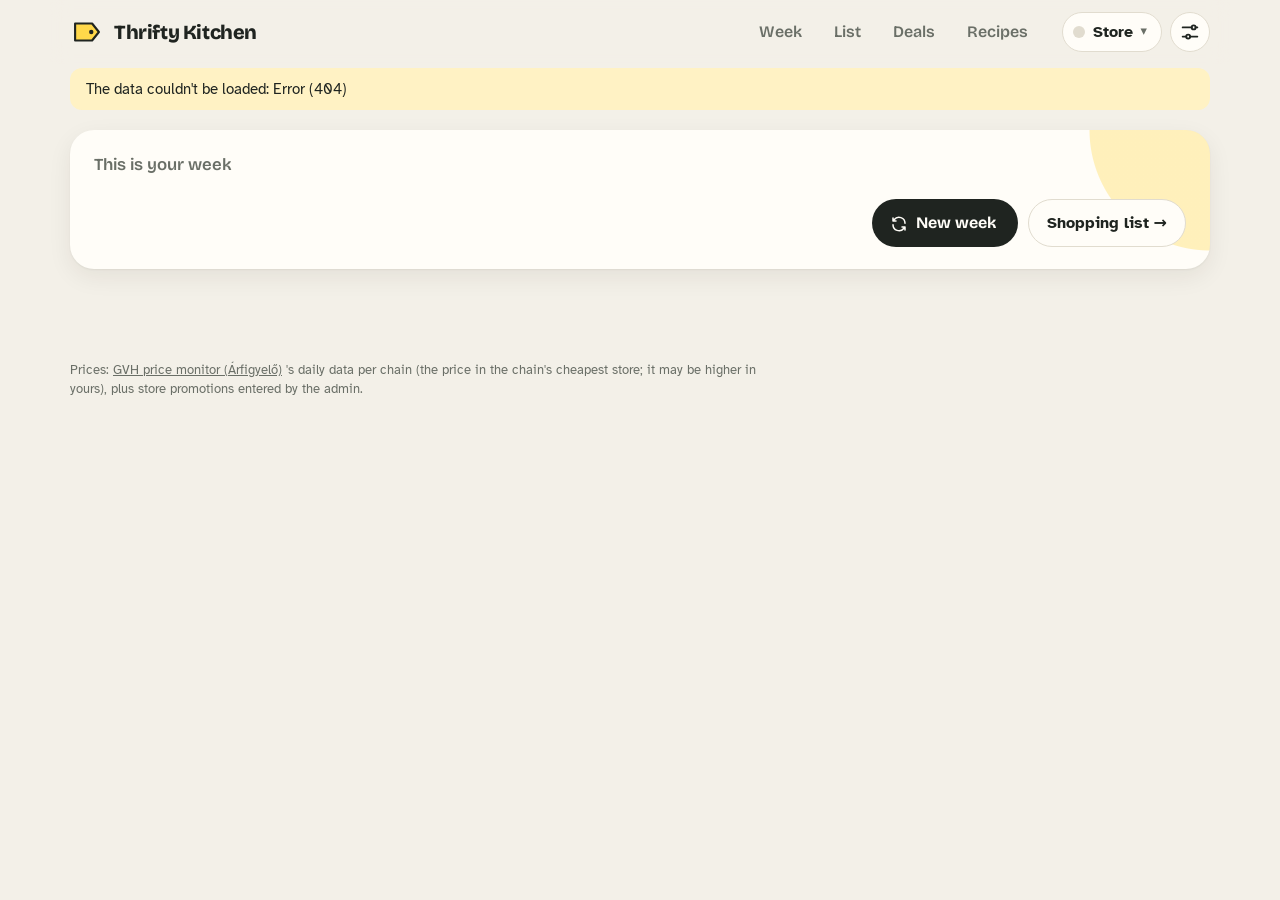
==== commit 23e89b1e: "Angol nyelv, offline lista, skálázás (virtuális szálak, ETag, /healthz) - Többnyelvűség: a szerver m" ====
--- a/src/main/resources/static/index.html
+++ b/src/main/resources/static/index.html
@@ -36,6 +36,7 @@
   </header>
 
   <div class="banner" id="banner" hidden></div>
+  <div class="banner offline" id="offline" role="status" hidden>Offline vagy – a legutóbb betöltött hetet és listát látod.</div>
 
   <main id="main" tabindex="-1">
     <!-- HÉT -->
@@ -273,6 +274,7 @@
   <div class="toast" id="toast" role="status" aria-live="polite" hidden><span id="toast-text"></span><button type="button" id="toast-action" hidden></button></div>
   <div class="confetti" id="confetti" aria-hidden="true"></div>
 
+  <script src="i18n.js"></script>
   <script src="app.js"></script>
 </body>
 </html>
--- a/src/main/resources/static/app.css
+++ b/src/main/resources/static/app.css
@@ -724,3 +724,9 @@
   .cook { width: 100vw; height: 100dvh; border-radius: 0; margin: 0; }
   .cook-inner { min-height: 100dvh; padding: 20px 18px calc(18px + env(safe-area-inset-bottom)); }
 }
+
+/* ---------- nyelvválasztó, offline jelzés ---------- */
+.lang-switch { display: flex; flex-wrap: wrap; gap: 6px; margin: 0 0 14px; }
+.lang-switch button { border: 1.5px solid var(--line); background: var(--paper); color: var(--ink); border-radius: 999px; padding: 6px 14px; font-size: 0.92rem; cursor: pointer; }
+.lang-switch button[aria-pressed="true"] { background: var(--ink); border-color: var(--ink); color: var(--paper); }
+.banner.offline { background: color-mix(in srgb, var(--ink) 8%, var(--paper)); color: var(--ink); }
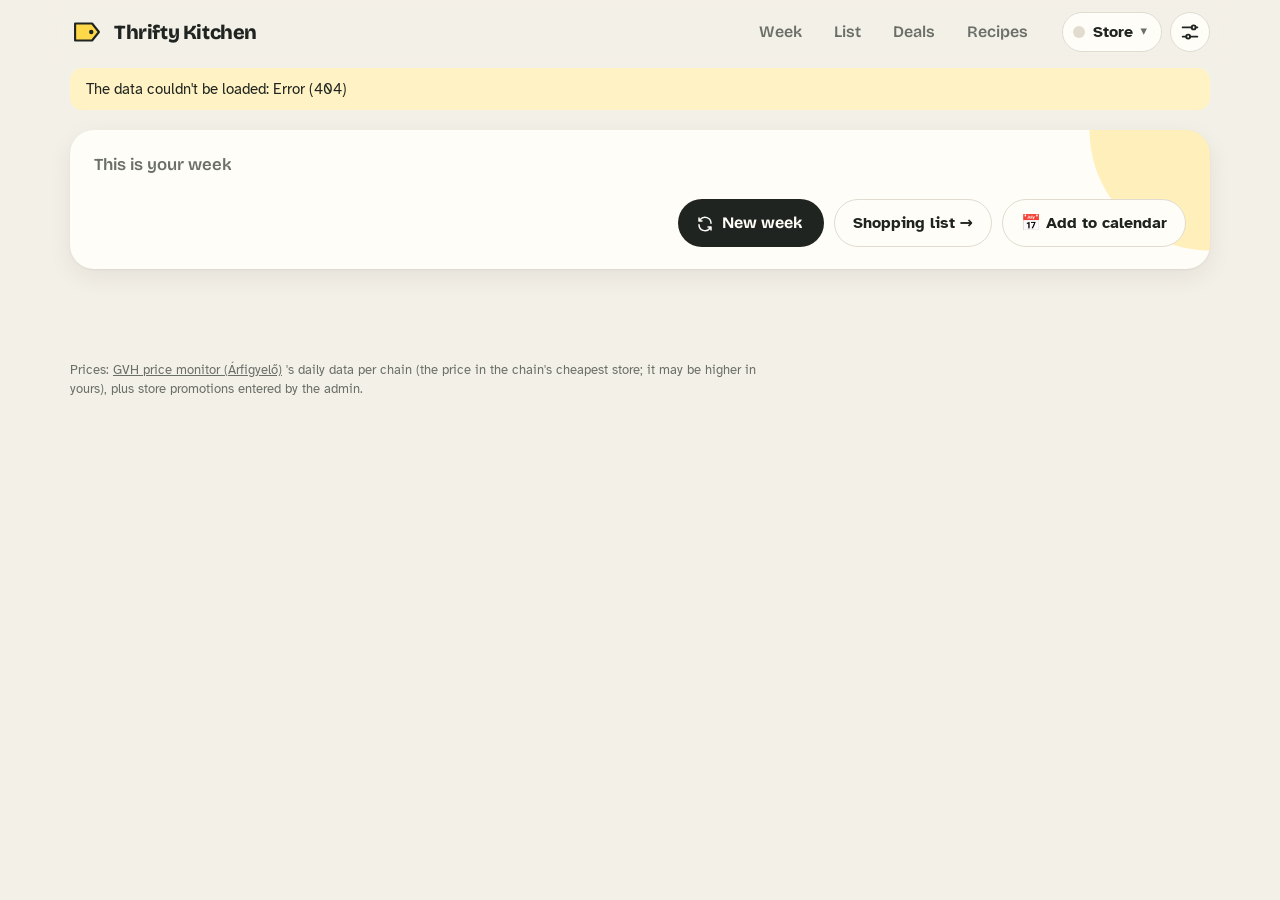
==== commit 71892eec: "Telepíthető app, kipipáltak elrejtése, naptár-export, kéréskorlát - PWA: 192/512 px-es és maszkolhat" ====
--- a/src/main/resources/static/index.html
+++ b/src/main/resources/static/index.html
@@ -9,6 +9,8 @@
   <meta name="theme-color" content="#14130f" media="(prefers-color-scheme: dark)">
   <link rel="icon" href="favicon.svg" type="image/svg+xml">
   <link rel="manifest" href="manifest.webmanifest">
+  <link rel="apple-touch-icon" href="icons/apple-touch-icon.png">
+  <meta name="apple-mobile-web-app-capable" content="yes">
   <link rel="preload" href="fonts/bricolage-grotesque.woff" as="font" type="font/woff" crossorigin>
   <link rel="preload" href="fonts/atkinson-hyperlegible-400.woff" as="font" type="font/woff" crossorigin>
   <link rel="stylesheet" href="app.css">
@@ -53,6 +55,7 @@
         <div class="week-actions">
           <button class="primary" id="week-new" type="button"><svg viewBox="0 0 24 24" aria-hidden="true"><path d="M20 11a8 8 0 0 0-14.3-4.9L4 8M4 4v4h4M4 13a8 8 0 0 0 14.3 4.9L20 16m0 4v-4h-4" fill="none" stroke="currentColor" stroke-width="2" stroke-linecap="round" stroke-linejoin="round"/></svg>Új hetet kérek</button>
           <a class="ghost" href="#lista" id="week-to-list">Bevásárlólista →</a>
+          <button class="ghost" id="week-ics" type="button" title="A hét vacsorái a naptáradba (.ics)">📅 Naptárba</button>
         </div>
       </div>
       <div class="week-compare" id="week-compare" aria-label="Ugyanez a hét a többi boltban"></div>
@@ -74,6 +77,7 @@
       </div>
       <div class="list-tools">
         <div class="progress" id="list-progress" aria-live="polite"></div>
+        <label class="check-line inline hide-done-toggle"><input type="checkbox" id="list-hide-done"> <span>Kipipáltak elrejtése</span></label>
         <button class="ghost small" id="list-share" type="button">Megosztás</button>
       </div>
       <section class="extras" aria-labelledby="extras-title">
--- a/src/main/resources/static/app.css
+++ b/src/main/resources/static/app.css
@@ -256,7 +256,7 @@
 /* ---------- lista ---------- */
 
 .list-top { display: flex; justify-content: space-between; align-items: flex-end; gap: 16px; flex-wrap: wrap; margin-top: 12px; }
-.list-tools { display: flex; justify-content: space-between; align-items: center; gap: 12px; margin: 18px 0 4px; }
+.list-tools { display: flex; justify-content: space-between; align-items: center; gap: 12px; margin: 18px 0 4px; flex-wrap: wrap; }
 .progress { font-weight: 700; }
 #aisles { columns: 2 360px; column-gap: 28px; }
 .aisle { break-inside: avoid; background: var(--paper); border-radius: 16px; padding: 6px 18px 10px; margin: 14px 0 0; box-shadow: var(--shadow); }
@@ -729,4 +729,7 @@
 .lang-switch { display: flex; flex-wrap: wrap; gap: 6px; margin: 0 0 14px; }
 .lang-switch button { border: 1.5px solid var(--line); background: var(--paper); color: var(--ink); border-radius: 999px; padding: 6px 14px; font-size: 0.92rem; cursor: pointer; }
 .lang-switch button[aria-pressed="true"] { background: var(--ink); border-color: var(--ink); color: var(--paper); }
+.hide-done .buy li.done:not(.just-done) { display: none; }
+.hide-done-toggle { margin-right: auto; font-size: 0.92rem; }
+.install-row { display: flex; gap: 10px; flex-wrap: wrap; align-items: center; }
 .banner.offline { background: color-mix(in srgb, var(--ink) 8%, var(--paper)); color: var(--ink); }
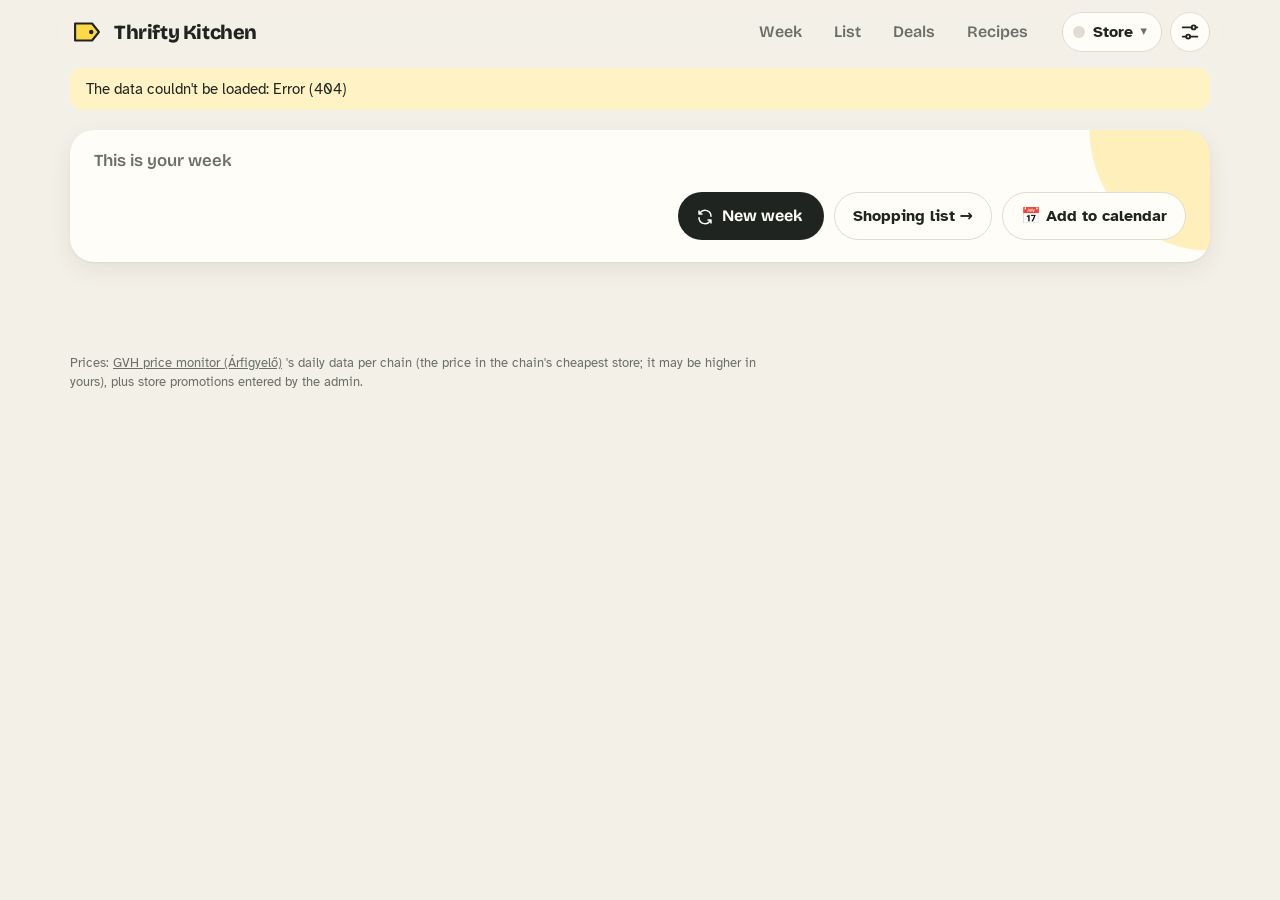
==== commit 2db03eed: "Akadálymentesség: axe-core szerint hibátlan, világos és sötét módban - Kontraszt: sötétebb zöld (vil" ====
--- a/src/main/resources/static/index.html
+++ b/src/main/resources/static/index.html
@@ -37,15 +37,17 @@
     </div>
   </header>
 
+  <div role="region" aria-label="Értesítések">
   <div class="banner" id="banner" hidden></div>
   <div class="banner offline" id="offline" role="status" hidden>Offline vagy – a legutóbb betöltött hetet és listát látod.</div>
+  </div>
 
   <main id="main" tabindex="-1">
     <!-- HÉT -->
     <section class="view" data-view="het" aria-labelledby="week-title">
       <div class="week-head">
         <div class="week-sum" id="week-sum">
-          <p class="eyebrow" id="week-title">Ez a heted</p>
+          <h1 class="eyebrow" id="week-title">Ez a heted</h1>
           <p class="week-total" id="week-total"><span class="skel-line wide"></span></p>
           <p class="week-meta" id="week-meta"></p>
           <div class="meter" id="week-meter" hidden><span></span></div>
@@ -78,6 +80,7 @@
       <div class="list-tools">
         <div class="progress" id="list-progress" aria-live="polite"></div>
         <label class="check-line inline hide-done-toggle"><input type="checkbox" id="list-hide-done"> <span>Kipipáltak elrejtése</span></label>
+        <button class="ghost small desktop-only" id="list-print" type="button">🖨 Nyomtatás</button>
         <button class="ghost small" id="list-share" type="button">Megosztás</button>
       </div>
       <section class="extras" aria-labelledby="extras-title">
--- a/src/main/resources/static/app.css
+++ b/src/main/resources/static/app.css
@@ -14,7 +14,8 @@
   --tag: #ffd84a;
   --tag-ink: #2a2105;
   --red: #c8243a;
-  --leaf: #2d7a4c;
+  --leaf: #276b42;
+  --on-accent: #fff;
   --leaf-soft: #dcecdf;
   --shadow: 0 1px 2px rgb(40 30 10 / 0.06), 0 8px 24px rgb(40 30 10 / 0.07);
   --radius: 20px;
@@ -36,6 +37,7 @@
     --tag-ink: #241c03;
     --red: #ff6b7d;
     --leaf: #6fcf97;
+    --on-accent: #14130f;
     --leaf-soft: #20352a;
     --shadow: 0 1px 2px rgb(0 0 0 / 0.3), 0 8px 24px rgb(0 0 0 / 0.25);
     color-scheme: dark;
@@ -225,11 +227,11 @@
 .dinner-sub { color: var(--muted); font-size: 0.84rem; }
 .dinner .badges { margin-top: 4px; }
 .dinner.leftover { background: color-mix(in srgb, var(--leaf-soft) 55%, var(--paper)); box-shadow: none; border: 1.5px dashed color-mix(in srgb, var(--leaf) 40%, var(--line)); }
-.dinner.leftover .day-chip { background: var(--leaf); }
+.dinner.leftover .day-chip { background: var(--leaf); color: var(--on-accent); }
 .dinner.leftover .dinner-name { font-size: 1.1rem; }
 .dinner.leftover .dinner-hero { min-height: 64px; background: transparent; }
 .dinner.leftover .hero-emoji { font-size: 2.2rem; opacity: 0.8; margin-bottom: 0; }
-.per-serving { background: color-mix(in srgb, var(--tag) 55%, transparent); padding: 0 6px; border-radius: 4px; }
+.dinner-line b.per-serving, .per-serving { color: var(--tag-ink); background: color-mix(in srgb, var(--tag) 80%, transparent); padding: 0 6px; border-radius: 4px; }
 .dinner-acts { display: flex; flex-wrap: wrap; gap: 6px; padding: 8px 14px 14px; }
 .act-btn {
   display: inline-flex; align-items: center; gap: 5px;
@@ -275,7 +277,7 @@
 .buy-price { font-variant-numeric: tabular-nums; white-space: nowrap; font-weight: 700; }
 .buy li.done .buy-name, .buy li.done .buy-price { text-decoration: line-through; color: var(--muted); }
 .buy-deal { grid-column: 2 / -1; justify-self: start; font-size: 0.72rem; font-weight: 700; background: var(--tag); color: var(--tag-ink); padding: 0 7px; border-radius: 3px; }
-.buy-deal.promo { background: var(--leaf); color: #fff; }
+.buy-deal.promo { background: var(--leaf); color: var(--on-accent); }
 .pantry { break-inside: avoid; color: var(--muted); font-size: 0.9rem; padding: 12px 4px 0; margin: 0; }
 
 /* ---------- Nom vagy nem ---------- */
@@ -302,7 +304,7 @@
 .nom-buttons { display: flex; gap: 14px; margin-top: 24px; align-items: center; }
 .nom-btn { border: 2px solid var(--line); background: var(--paper); border-radius: 999px; padding: 12px 24px; font-family: var(--display); font-weight: 800; font-size: 1.05rem; }
 .nom-btn.no { color: var(--red); border-color: color-mix(in srgb, var(--red) 45%, var(--line)); }
-.nom-btn.yes { color: #fff; background: var(--leaf); border-color: var(--leaf); }
+.nom-btn.yes { color: var(--on-accent); background: var(--leaf); border-color: var(--leaf); }
 .nom-btn.later { font-weight: 600; font-size: 0.92rem; padding: 9px 16px; color: var(--muted); }
 .nom-btn[disabled] { opacity: 0.4; cursor: default; }
 .nom-liked { max-width: 760px; margin: 10px auto 0; }
@@ -612,7 +614,7 @@
 .offer-prices { display: flex; gap: 8px; align-items: baseline; margin-top: auto; padding-top: 4px; }
 .offer-prices s { color: var(--red); font-size: 0.86rem; }
 .offer-prices b { font-family: var(--display); font-size: 1.3rem; }
-.offer-save { margin-left: auto; background: var(--red); color: #fff; font-weight: 800; font-size: 0.8rem; padding: 1px 7px; border-radius: 4px; }
+.offer-save { margin-left: auto; background: var(--red); color: var(--on-accent); font-weight: 800; font-size: 0.8rem; padding: 1px 7px; border-radius: 4px; }
 .offer-why { font-size: 0.78rem; color: var(--muted); }
 
 /* ---------- saját tételek ---------- */
@@ -733,3 +735,24 @@
 .hide-done-toggle { margin-right: auto; font-size: 0.92rem; }
 .install-row { display: flex; gap: 10px; flex-wrap: wrap; align-items: center; }
 .banner.offline { background: color-mix(in srgb, var(--ink) 8%, var(--paper)); color: var(--ink); }
+
+/* ---------- nyomtatás: csak a bevásárlólista, papírra szabva ---------- */
+@media (max-width: 760px) { .desktop-only { display: none; } }
+@media print {
+  header.top, .bottom-tabs, .foot, .banner, .extras .sub, .extra-add, .list-tools button, .hide-done-toggle, .progress,
+  .view:not([data-view="lista"]), dialog, .toast, .confetti, .icon-del { display: none !important; }
+  body { background: #fff; color: #000; }
+  main { padding: 0; max-width: none; }
+  .aisle, .extras { box-shadow: none; border: 1px solid #bbb; background: #fff; margin: 0 0 10px; }
+  .extras:has(#extras:empty) { display: none; }
+  #aisles { columns: 2; column-gap: 14px; }
+  .aisle { break-inside: auto; }
+  .aisle h2 { break-after: avoid; }
+  .buy li { break-inside: avoid; }
+  .buy input[type="checkbox"] { -webkit-print-color-adjust: exact; print-color-adjust: exact; }
+  .price-tag { background: none !important; border: 1px solid #000; }
+}
+@media (max-width: 440px) {
+  .lang-switch { gap: 4px; }
+  .lang-switch button { padding: 5px 9px; font-size: 0.82rem; }
+}
